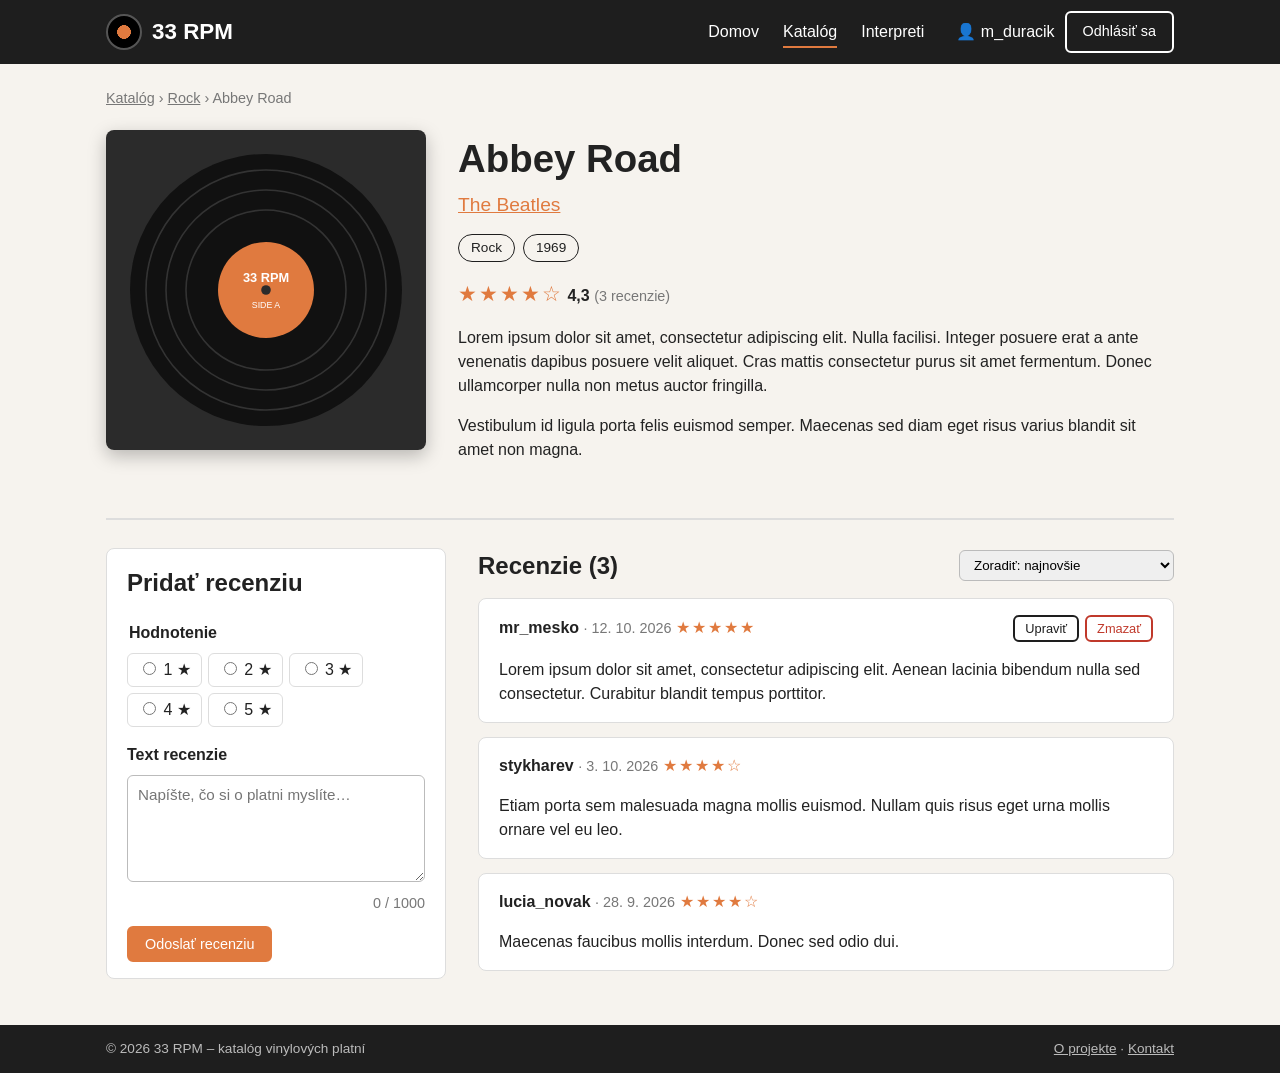
==== html/detail.html @ c365d279 "Add files via upload" ====
<!DOCTYPE html>

<html lang="sk">
<head>
    <meta charset="UTF-8">
    <meta name="viewport" content="width=device-width, initial-scale=1.0">
    <title>Abbey Road – 33 RPM</title>
    <link rel="stylesheet" href="css/style.css">
</head>
<body>

<header class="site-header">
    <div class="container header-inner">
        <a href="index.html" class="logo">
            <span class="logo-disc"></span>
            <span class="logo-text">33 RPM</span>
        </a>

        <input type="checkbox" id="menu-toggle" class="menu-toggle">
        <label for="menu-toggle" class="menu-icon" aria-label="Otvoriť menu">
            <span></span><span></span><span></span>
        </label>

        <nav class="main-nav">
            <ul>
                <li><a href="index.html">Domov</a></li>
                <li><a href="detail.html" class="active">Katalóg</a></li>
                <li><a href="#">Interpreti</a></li>
            </ul>
            <div class="user-box">
                <span class="username">👤 m_duracik</span>
                <a href="#" class="btn btn-outline">Odhlásiť sa</a>
            </div>
        </nav>
    </div>
</header>

<main class="container">

    <nav class="breadcrumb" aria-label="Navigačná cesta">
        <a href="#">Katalóg</a> › <a href="#">Rock</a> › <span>Abbey Road</span>
    </nav>

    <article class="record">
        <img src="img/cover.svg" alt="Obal platne Abbey Road" class="record-cover">

        <div class="record-info">
            <h1>Abbey Road</h1>
            <a href="#" class="record-artist">The Beatles</a>

            <div class="tags">
                <a href="#" class="tag">Rock</a>
                <span class="tag">1969</span>
            </div>

            <p class="rating">
                <span class="stars">★★★★☆</span>
                <strong>4,3</strong>
                <span class="muted">(3 recenzie)</span>
            </p>

            <p>Lorem ipsum dolor sit amet, consectetur adipiscing elit. Nulla facilisi. Integer
                posuere erat a ante venenatis dapibus posuere velit aliquet. Cras mattis consectetur
                purus sit amet fermentum. Donec ullamcorper nulla non metus auctor fringilla.</p>
            <p>Vestibulum id ligula porta felis euismod semper. Maecenas sed diam eget risus varius
                blandit sit amet non magna.</p>
        </div>
    </article>

    <section class="reviews">

        <form class="review-form card" action="#" method="post">
            <h2>Pridať recenziu</h2>

            <fieldset class="rating-input">
                <legend>Hodnotenie</legend>
                <label><input type="radio" name="rating" value="1"> 1 ★</label>
                <label><input type="radio" name="rating" value="2"> 2 ★</label>
                <label><input type="radio" name="rating" value="3"> 3 ★</label>
                <label><input type="radio" name="rating" value="4"> 4 ★</label>
                <label><input type="radio" name="rating" value="5"> 5 ★</label>
            </fieldset>

            <label for="review-text" class="form-label">Text recenzie</label>
            <textarea id="review-text" name="text" rows="5" maxlength="1000"
                      placeholder="Napíšte, čo si o platni myslíte…"></textarea>
            <p class="muted char-count">0 / 1000</p>

            <button type="submit" class="btn btn-primary">Odoslať recenziu</button>
        </form>

        <div class="review-list">
            <div class="review-list-head">
                <h2>Recenzie (3)</h2>
                <select aria-label="Zoradiť recenzie">
                    <option>Zoradiť: najnovšie</option>
                    <option>Zoradiť: najstaršie</option>
                    <option>Zoradiť: najlepšie hodnotenie</option>
                </select>
            </div>

            <article class="review card">
                <header class="review-head">
                    <div>
                        <strong>mr_mesko</strong>
                        <span class="muted">· 12. 10. 2026</span>
                        <span class="stars">★★★★★</span>
                    </div>
                    <div class="review-actions">
                        <button type="button" class="btn btn-small btn-outline">Upraviť</button>
                        <button type="button" class="btn btn-small btn-danger">Zmazať</button>
                    </div>
                </header>
                <p>Lorem ipsum dolor sit amet, consectetur adipiscing elit. Aenean lacinia bibendum
                    nulla sed consectetur. Curabitur blandit tempus porttitor.</p>
            </article>

            <article class="review card">
                <header class="review-head">
                    <div>
                        <strong>stykharev</strong>
                        <span class="muted">· 3. 10. 2026</span>
                        <span class="stars">★★★★☆</span>
                    </div>
                </header>
                <p>Etiam porta sem malesuada magna mollis euismod. Nullam quis risus eget urna mollis
                    ornare vel eu leo.</p>
            </article>

            <article class="review card">
                <header class="review-head">
                    <div>
                        <strong>lucia_novak</strong>
                        <span class="muted">· 28. 9. 2026</span>
                        <span class="stars">★★★★☆</span>
                    </div>
                </header>
                <p>Maecenas faucibus mollis interdum. Donec sed odio dui.</p>
            </article>
        </div>

    </section>
</main>

<footer class="site-footer">
    <div class="container footer-inner">
        <p>&copy; 2026 33 RPM – katalóg vinylových platní</p>
        <p><a href="#">O projekte</a> · <a href="#">Kontakt</a></p>
    </div>
</footer>

</body>
</html>
---- html/css/style.css ----
:root {
    --bg: #f6f3ee;
    --surface: #ffffff;
    --text: #222222;
    --muted: #777777;
    --border: #dddddd;
    --dark: #1e1e1e;
    --accent: #e07a3f;
    --danger: #c0392b;
}

* {
    box-sizing: border-box;
}

body {
    margin: 0;
    font-family: Arial, Helvetica, sans-serif;
    line-height: 1.5;
    color: var(--text);
    background: var(--bg);
    min-height: 100vh;
    display: flex;
    flex-direction: column;
}

main {
    flex: 1;
    padding-top: 24px;
    padding-bottom: 40px;
}

a {
    color: inherit;
}

img {
    max-width: 100%;
    display: block;
}

h1, h2 {
    margin-top: 0;
}

.container {
    width: 100%;
    max-width: 1100px;
    margin: 0 auto;
    padding-left: 16px;
    padding-right: 16px;
}

.muted {
    color: var(--muted);
    font-size: 0.9rem;
}

.btn {
    display: inline-block;
    padding: 8px 16px;
    border: 2px solid var(--dark);
    border-radius: 6px;
    font-size: 0.9rem;
    font-family: inherit;
    text-decoration: none;
    cursor: pointer;
    background: transparent;
    color: var(--dark);
}

.btn-primary {
    background: var(--accent);
    border-color: var(--accent);
    color: #fff;
}

.btn-primary:hover {
    background: #c9652d;
    border-color: #c9652d;
}

.btn-outline:hover {
    background: var(--dark);
    color: #fff;
}

.btn-danger {
    border-color: var(--danger);
    color: var(--danger);
}

.btn-danger:hover {
    background: var(--danger);
    color: #fff;
}

.btn-small {
    padding: 4px 10px;
    font-size: 0.8rem;
}

.site-header {
    background: var(--dark);
    color: #fff;
}

.header-inner {
    display: flex;
    align-items: center;
    justify-content: space-between;
    min-height: 64px;
    flex-wrap: wrap;
}

.logo {
    display: flex;
    align-items: center;
    gap: 10px;
    text-decoration: none;
    font-weight: bold;
    font-size: 1.4rem;
}

.logo-disc {
    width: 36px;
    height: 36px;
    border-radius: 50%;
    background: radial-gradient(circle, var(--accent) 0 30%, #000 31% 100%);
    border: 2px solid #555;
}

.main-nav {
    display: flex;
    align-items: center;
    gap: 32px;
}

.main-nav ul {
    display: flex;
    gap: 24px;
    list-style: none;
    margin: 0;
    padding: 0;
}

.main-nav ul a {
    text-decoration: none;
    padding: 6px 0;
    border-bottom: 2px solid transparent;
}

.main-nav ul a:hover,
.main-nav ul a.active {
    border-bottom-color: var(--accent);
}

.user-box {
    display: flex;
    align-items: center;
    gap: 10px;
}

.user-box .btn {
    border-color: #fff;
    color: #fff;
}

.user-box .btn-primary {
    border-color: var(--accent);
}

.user-box .btn-outline:hover {
    background: #fff;
    color: var(--dark);
}

.menu-toggle,
.menu-icon {
    display: none;
}

.site-footer {
    background: var(--dark);
    color: #bbb;
    font-size: 0.85rem;
}

.footer-inner p {
    margin: 14px 0;
}

.footer-inner {
    display: flex;
    justify-content: space-between;
    flex-wrap: wrap;
    gap: 8px;
}

.placeholder {
    background: var(--surface);
    border: 2px dashed var(--border);
    border-radius: 8px;
    padding: 60px 24px;
    text-align: center;
    min-height: 400px;
}

.card {
    background: var(--surface);
    border: 1px solid var(--border);
    border-radius: 8px;
    padding: 16px 20px;
}

.breadcrumb {
    font-size: 0.9rem;
    color: var(--muted);
    margin-bottom: 20px;
}

.record {
    display: grid;
    grid-template-columns: 320px 1fr;
    gap: 32px;
    margin-bottom: 40px;
}

.record-cover {
    width: 100%;
    border-radius: 8px;
    box-shadow: 0 6px 18px rgba(0, 0, 0, 0.25);
}

.record-info h1 {
    font-size: 2.4rem;
    margin-bottom: 4px;
}

.record-artist {
    font-size: 1.2rem;
    color: var(--accent);
}

.tags {
    display: flex;
    gap: 8px;
    margin: 14px 0;
}

.tag {
    padding: 3px 12px;
    border: 1px solid var(--dark);
    border-radius: 20px;
    font-size: 0.85rem;
    text-decoration: none;
}

.stars {
    color: var(--accent);
    letter-spacing: 2px;
}

.rating .stars {
    font-size: 1.3rem;
}

.reviews {
    display: grid;
    grid-template-columns: 340px 1fr;
    gap: 32px;
    border-top: 2px solid var(--border);
    padding-top: 28px;
    align-items: start;
}

.review-form fieldset {
    border: none;
    padding: 0;
    margin: 0 0 16px;
}

.review-form legend,
.form-label {
    display: block;
    font-weight: bold;
    margin-bottom: 8px;
}

.rating-input {
    display: flex;
    flex-wrap: wrap;
    gap: 6px;
}

.rating-input label {
    padding: 4px 10px;
    border: 1px solid var(--border);
    border-radius: 6px;
    cursor: pointer;
}

.review-form textarea {
    width: 100%;
    padding: 10px;
    border: 1px solid #bbb;
    border-radius: 6px;
    font-family: inherit;
    font-size: 0.95rem;
    resize: vertical;
}

.review-form textarea:focus,
.review-list select:focus {
    outline: 2px solid var(--accent);
}

.char-count {
    text-align: right;
    margin: 4px 0 12px;
}

.review-list-head {
    display: flex;
    justify-content: space-between;
    align-items: center;
    gap: 12px;
    margin-bottom: 14px;
}

.review-list-head h2 {
    margin: 0;
}

.review-list select {
    padding: 6px 10px;
    border: 1px solid #bbb;
    border-radius: 6px;
    font-family: inherit;
}

.review {
    margin-bottom: 14px;
}

.review-head {
    display: flex;
    justify-content: space-between;
    align-items: center;
    flex-wrap: wrap;
    gap: 8px;
}

.review p {
    margin-bottom: 0;
}

.review-actions {
    display: flex;
    gap: 6px;
}

@media (max-width: 900px) {
    .record {
        grid-template-columns: 240px 1fr;
        gap: 24px;
    }

    .reviews {
        grid-template-columns: 1fr;
    }
}

@media (max-width: 700px) {
    .menu-icon {
        display: flex;
        flex-direction: column;
        gap: 5px;
        cursor: pointer;
        padding: 8px;
    }

    .menu-icon span {
        width: 26px;
        height: 3px;
        background: #fff;
        border-radius: 2px;
    }

    .main-nav {
        display: none;
        width: 100%;
        flex-direction: column;
        align-items: flex-start;
        gap: 16px;
        padding: 12px 0 20px;
    }

    .menu-toggle:checked ~ .main-nav {
        display: flex;
    }

    .main-nav ul {
        flex-direction: column;
        gap: 12px;
    }

    .record {
        grid-template-columns: 1fr;
    }

    .record-cover {
        max-width: 300px;
        margin: 0 auto;
    }

    .record-info h1 {
        font-size: 1.8rem;
    }

    .review-list-head {
        flex-direction: column;
        align-items: flex-start;
    }

    .footer-inner {
        flex-direction: column;
        text-align: center;
        align-items: center;
        gap: 0;
    }

    .footer-inner p {
        margin: 6px 0;
    }
}
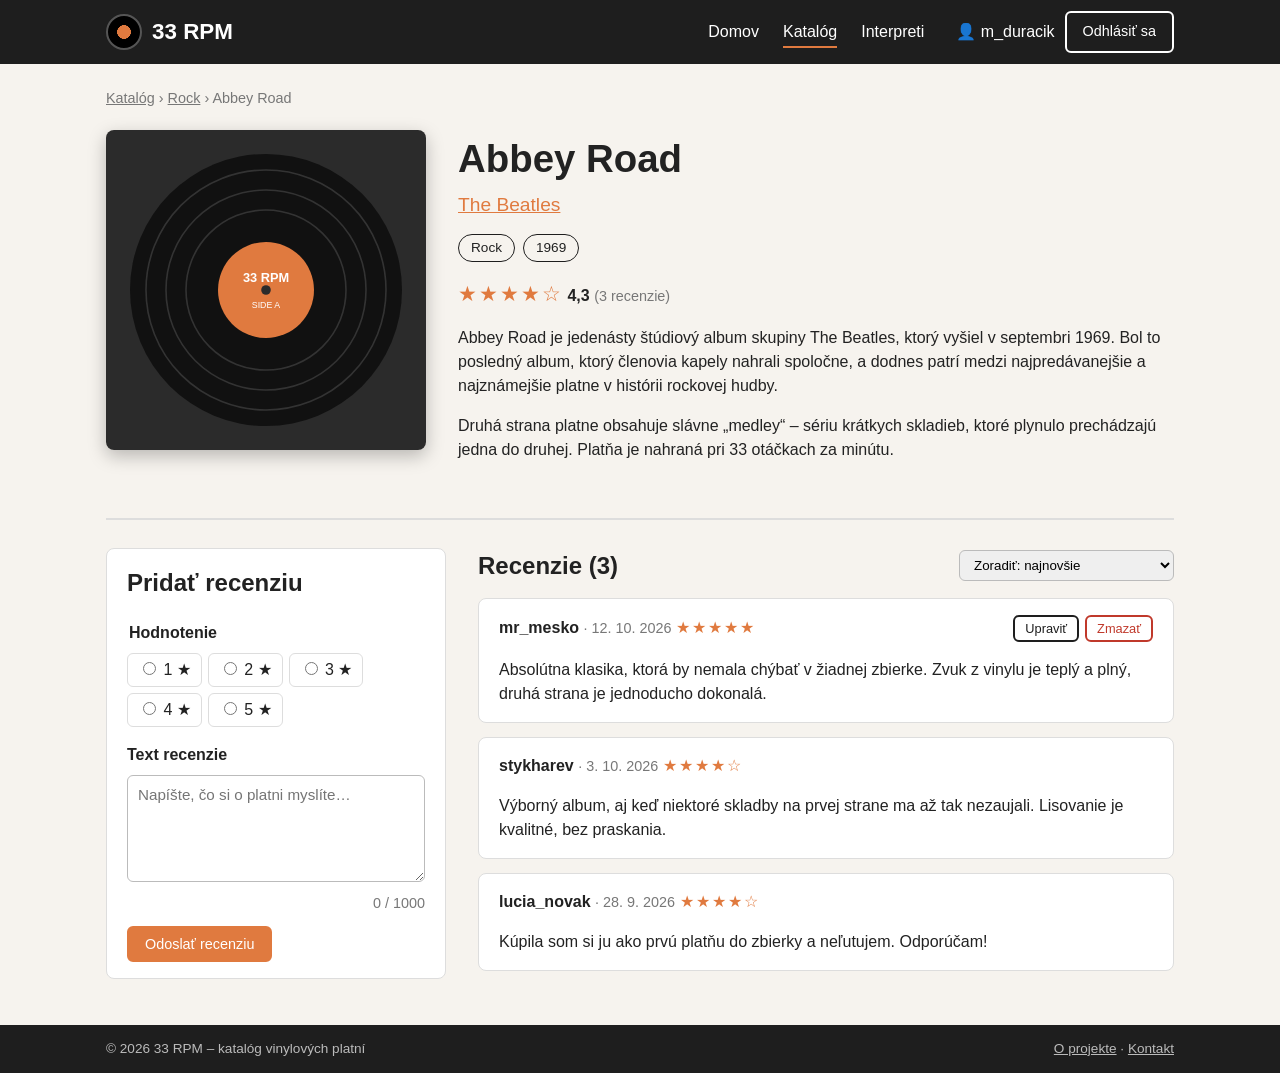
==== commit a59c14b9: "Zadanie 5" ====
--- a/html/detail.html
+++ b/html/detail.html
@@ -1,5 +1,5 @@
 <!DOCTYPE html>
-
+<!-- Stránka Detail platne aplikácie 33 RPM (vygenerované pomocou AI) -->
 <html lang="sk">
 <head>
     <meta charset="UTF-8">
@@ -37,10 +37,12 @@
 
 <main class="container">
 
+    <!-- Navigačná cesta -->
     <nav class="breadcrumb" aria-label="Navigačná cesta">
         <a href="#">Katalóg</a> › <a href="#">Rock</a> › <span>Abbey Road</span>
     </nav>
 
+    <!-- Informácie o platni -->
     <article class="record">
         <img src="img/cover.svg" alt="Obal platne Abbey Road" class="record-cover">
 
@@ -59,14 +61,15 @@
                 <span class="muted">(3 recenzie)</span>
             </p>
 
-            <p>Lorem ipsum dolor sit amet, consectetur adipiscing elit. Nulla facilisi. Integer
-                posuere erat a ante venenatis dapibus posuere velit aliquet. Cras mattis consectetur
-                purus sit amet fermentum. Donec ullamcorper nulla non metus auctor fringilla.</p>
-            <p>Vestibulum id ligula porta felis euismod semper. Maecenas sed diam eget risus varius
-                blandit sit amet non magna.</p>
+            <p>Abbey Road je jedenásty štúdiový album skupiny The Beatles, ktorý vyšiel v septembri 1969.
+                Bol to posledný album, ktorý členovia kapely nahrali spoločne, a dodnes patrí medzi
+                najpredávanejšie a najznámejšie platne v histórii rockovej hudby.</p>
+            <p>Druhá strana platne obsahuje slávne „medley“ – sériu krátkych skladieb, ktoré plynulo
+                prechádzajú jedna do druhej. Platňa je nahraná pri 33 otáčkach za minútu.</p>
         </div>
     </article>
 
+    <!-- Recenzie -->
     <section class="reviews">
 
         <form class="review-form card" action="#" method="post">
@@ -111,8 +114,8 @@
                         <button type="button" class="btn btn-small btn-danger">Zmazať</button>
                     </div>
                 </header>
-                <p>Lorem ipsum dolor sit amet, consectetur adipiscing elit. Aenean lacinia bibendum
-                    nulla sed consectetur. Curabitur blandit tempus porttitor.</p>
+                <p>Absolútna klasika, ktorá by nemala chýbať v žiadnej zbierke. Zvuk z vinylu je teplý
+                    a plný, druhá strana je jednoducho dokonalá.</p>
             </article>
 
             <article class="review card">
@@ -123,8 +126,8 @@
                         <span class="stars">★★★★☆</span>
                     </div>
                 </header>
-                <p>Etiam porta sem malesuada magna mollis euismod. Nullam quis risus eget urna mollis
-                    ornare vel eu leo.</p>
+                <p>Výborný album, aj keď niektoré skladby na prvej strane ma až tak nezaujali.
+                    Lisovanie je kvalitné, bez praskania.</p>
             </article>
 
             <article class="review card">
@@ -135,7 +138,7 @@
                         <span class="stars">★★★★☆</span>
                     </div>
                 </header>
-                <p>Maecenas faucibus mollis interdum. Donec sed odio dui.</p>
+                <p>Kúpila som si ju ako prvú platňu do zbierky a neľutujem. Odporúčam!</p>
             </article>
         </div>
 
--- a/html/css/style.css
+++ b/html/css/style.css
@@ -1,3 +1,6 @@
+/* Štýly aplikácie 33 RPM (vygenerované pomocou AI) */
+
+/* ===== Premenné (farby) ===== */
 :root {
     --bg: #f6f3ee;
     --surface: #ffffff;
@@ -9,6 +12,7 @@
     --danger: #c0392b;
 }
 
+/* ===== Základ ===== */
 * {
     box-sizing: border-box;
 }
@@ -19,6 +23,7 @@
     line-height: 1.5;
     color: var(--text);
     background: var(--bg);
+    /* pätička bude vždy na spodku stránky */
     min-height: 100vh;
     display: flex;
     flex-direction: column;
@@ -56,6 +61,7 @@
     font-size: 0.9rem;
 }
 
+/* ===== Tlačidlá ===== */
 .btn {
     display: inline-block;
     padding: 8px 16px;
@@ -100,6 +106,7 @@
     font-size: 0.8rem;
 }
 
+/* ===== Hlavička ===== */
 .site-header {
     background: var(--dark);
     color: #fff;
@@ -122,6 +129,7 @@
     font-size: 1.4rem;
 }
 
+/* logo ako malá platňa */
 .logo-disc {
     width: 36px;
     height: 36px;
@@ -175,11 +183,13 @@
     color: var(--dark);
 }
 
+/* hamburger je na desktope skrytý */
 .menu-toggle,
 .menu-icon {
     display: none;
 }
 
+/* ===== Pätička ===== */
 .site-footer {
     background: var(--dark);
     color: #bbb;
@@ -197,6 +207,7 @@
     gap: 8px;
 }
 
+/* ===== Placeholder (index.html) ===== */
 .placeholder {
     background: var(--surface);
     border: 2px dashed var(--border);
@@ -206,6 +217,7 @@
     min-height: 400px;
 }
 
+/* ===== Karta ===== */
 .card {
     background: var(--surface);
     border: 1px solid var(--border);
@@ -213,6 +225,7 @@
     padding: 16px 20px;
 }
 
+/* ===== Detail platne ===== */
 .breadcrumb {
     font-size: 0.9rem;
     color: var(--muted);
@@ -265,6 +278,7 @@
     font-size: 1.3rem;
 }
 
+/* ===== Recenzie ===== */
 .reviews {
     display: grid;
     grid-template-columns: 340px 1fr;
@@ -360,18 +374,22 @@
     gap: 6px;
 }
 
+/* ===== Tablet (do 900px) ===== */
 @media (max-width: 900px) {
     .record {
         grid-template-columns: 240px 1fr;
         gap: 24px;
     }
 
+    /* formulár a zoznam recenzií pod sebou */
     .reviews {
         grid-template-columns: 1fr;
     }
 }
 
+/* ===== Mobil (do 700px) ===== */
 @media (max-width: 700px) {
+    /* zobrazí sa hamburger */
     .menu-icon {
         display: flex;
         flex-direction: column;
@@ -387,6 +405,7 @@
         border-radius: 2px;
     }
 
+    /* menu je skryté, kým nie je checkbox zaškrtnutý */
     .main-nav {
         display: none;
         width: 100%;
@@ -405,6 +424,7 @@
         gap: 12px;
     }
 
+    /* obal platne nad informáciami */
     .record {
         grid-template-columns: 1fr;
     }
